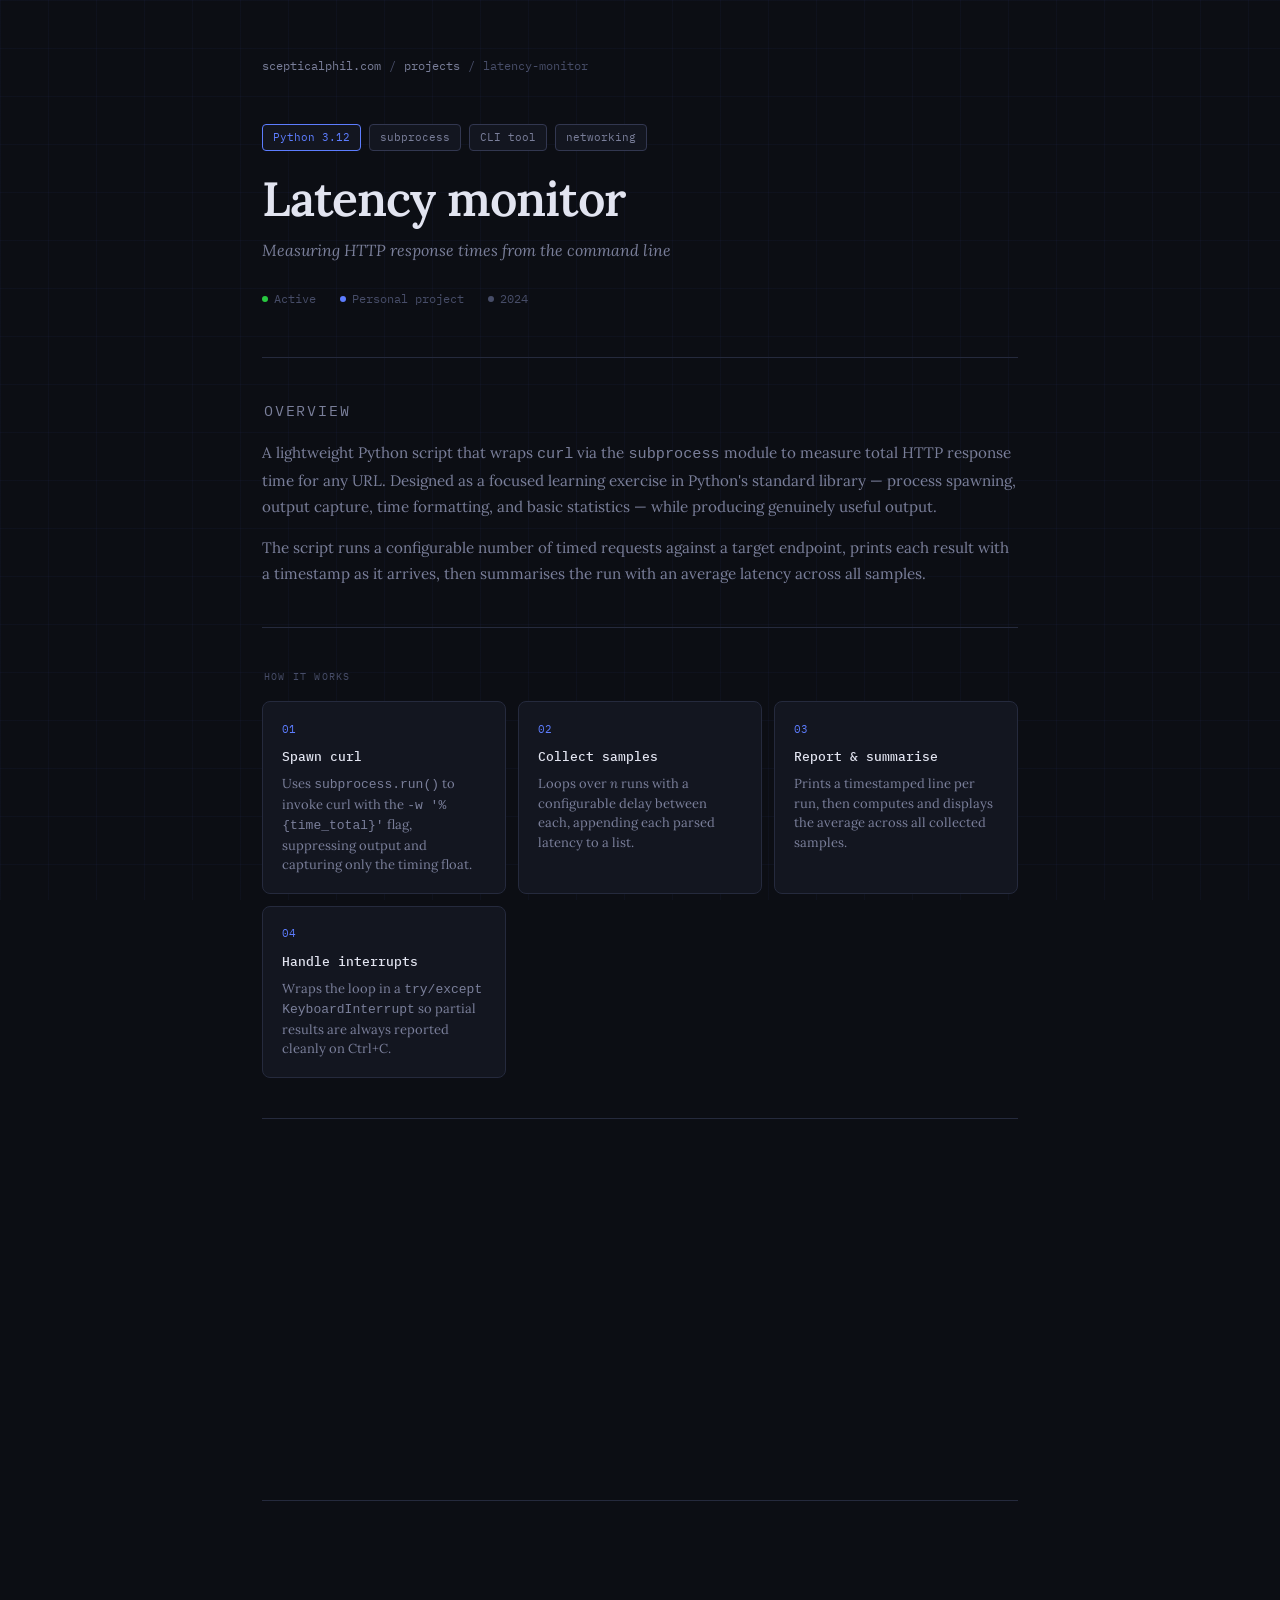
==== latencymonitor/index.html @ e22de9fb "update latency monitor structure" ====
<!DOCTYPE html>
<html lang="en">
<head>
  <meta charset="UTF-8" />
  <meta name="viewport" content="width=device-width, initial-scale=1.0" />
  <title>Latency Monitor — Phil Carroll-O'Kane</title>
  <link rel="preconnect" href="https://fonts.googleapis.com" />
  <link href="https://fonts.googleapis.com/css2?family=IBM+Plex+Mono:ital,wght@0,400;0,500;1,400&family=Lora:ital,wght@0,400;0,600;1,400&display=swap" rel="stylesheet" />
  <style>
    *, *::before, *::after { box-sizing: border-box; margin: 0; padding: 0; }

    :root {
      --bg:        #0c0e14;
      --surface:   #131620;
      --surface2:  #1a1e2e;
      --border:    #252a3d;
      --border2:   #323750;
      --text:      #e2e4f0;
      --muted:     #7a7f9a;
      --dim:       #474d68;
      --green:     #28c840;
      --green-dim: #0f6e56;
      --amber:     #febc2e;
      --blue:      #58b9ff;
      --blue-dim:  #185fa5;
      --red:       #ff5f57;
      --accent:    #5d7dff;
    }

    html { scroll-behavior: smooth; }

    body {
      background: var(--bg);
      color: var(--text);
      font-family: 'Lora', Georgia, serif;
      font-size: 16px;
      line-height: 1.7;
      min-height: 100vh;
    }

    /* ── grid lines background ── */
    body::before {
      content: '';
      position: fixed;
      inset: 0;
      background-image:
        linear-gradient(rgba(93,125,255,0.04) 1px, transparent 1px),
        linear-gradient(90deg, rgba(93,125,255,0.04) 1px, transparent 1px);
      background-size: 48px 48px;
      pointer-events: none;
      z-index: 0;
    }

    .page { position: relative; z-index: 1; max-width: 820px; margin: 0 auto; padding: 3.5rem 2rem 5rem; }

    /* ── nav breadcrumb ── */
    .nav {
      display: flex;
      align-items: center;
      gap: 8px;
      margin-bottom: 3rem;
      font-family: 'IBM Plex Mono', monospace;
      font-size: 12px;
      color: var(--dim);
    }
    .nav a { color: var(--muted); text-decoration: none; }
    .nav a:hover { color: var(--text); }

    /* ── hero ── */
    .hero { margin-bottom: 3rem; animation: fadeUp 0.6s ease both; }
    .tag-row { display: flex; gap: 8px; flex-wrap: wrap; margin-bottom: 1.2rem; }
    .tag {
      font-family: 'IBM Plex Mono', monospace;
      font-size: 11px;
      padding: 3px 10px;
      border-radius: 4px;
      border: 1px solid var(--border2);
      color: var(--muted);
      background: var(--surface);
    }
    .tag.lang { border-color: var(--accent); color: var(--accent); }

    h1 {
      font-family: 'Lora', serif;
      font-size: clamp(2rem, 5vw, 3rem);
      font-weight: 600;
      letter-spacing: -0.02em;
      color: var(--text);
      margin-bottom: 0.6rem;
      line-height: 1.2;
    }
    .subtitle {
      font-size: 1rem;
      color: var(--muted);
      font-style: italic;
      margin-bottom: 1.5rem;
    }
    .meta-row {
      display: flex;
      gap: 1.5rem;
      flex-wrap: wrap;
      font-family: 'IBM Plex Mono', monospace;
      font-size: 12px;
      color: var(--dim);
    }
    .meta-row span { display: flex; align-items: center; gap: 6px; }
    .dot { width: 6px; height: 6px; border-radius: 50%; }

    /* ── section label ── */
    .section-label {
      font-family: 'IBM Plex Mono', monospace;
      font-size: 10px;
      letter-spacing: 0.12em;
      text-transform: uppercase;
      color: var(--dim);
      margin-bottom: 1rem;
      padding-left: 2px;
    }

    /* ── divider ── */
    hr { border: none; border-top: 1px solid var(--border); margin: 2.5rem 0; }

    /* ── overview ── */
    .overview { animation: fadeUp 0.6s 0.1s ease both; margin-bottom: 2.5rem; }
    .overview p { color: var(--muted); font-size: 0.95rem; margin-bottom: 1rem; }
    .overview p:last-child { margin-bottom: 0; }

    /* ── how it works grid ── */
    .how-grid {
      display: grid;
      grid-template-columns: repeat(auto-fit, minmax(200px, 1fr));
      gap: 12px;
      margin-bottom: 2.5rem;
      animation: fadeUp 0.6s 0.15s ease both;
    }
    .how-card {
      background: var(--surface);
      border: 1px solid var(--border);
      border-radius: 8px;
      padding: 1.1rem 1.2rem;
      transition: border-color 0.2s;
    }
    .how-card:hover { border-color: var(--border2); }
    .how-num {
      font-family: 'IBM Plex Mono', monospace;
      font-size: 11px;
      color: var(--accent);
      margin-bottom: 8px;
    }
    .how-card h3 {
      font-family: 'IBM Plex Mono', monospace;
      font-size: 13px;
      font-weight: 500;
      color: var(--text);
      margin-bottom: 6px;
    }
    .how-card p { font-size: 13px; color: var(--muted); line-height: 1.5; }

    /* ── demo controls ── */
    .demo-section { animation: fadeUp 0.6s 0.2s ease both; }
    .controls {
      display: flex;
      align-items: center;
      gap: 12px;
      flex-wrap: wrap;
      margin-bottom: 1rem;
    }
    .controls label { font-family: 'IBM Plex Mono', monospace; font-size: 12px; color: var(--muted); }
    .controls input {
      background: var(--surface);
      border: 1px solid var(--border2);
      border-radius: 6px;
      color: var(--text);
      font-family: 'IBM Plex Mono', monospace;
      font-size: 13px;
      padding: 6px 10px;
      outline: none;
      transition: border-color 0.2s;
    }
    .controls input:focus { border-color: var(--accent); }
    .controls input[type=text] { width: 200px; }
    .controls input[type=number] { width: 64px; }
    .run-btn {
      font-family: 'IBM Plex Mono', monospace;
      font-size: 12px;
      padding: 7px 18px;
      background: transparent;
      border: 1px solid var(--accent);
      border-radius: 6px;
      color: var(--accent);
      cursor: pointer;
      transition: background 0.2s, color 0.2s;
    }
    .run-btn:hover { background: var(--accent); color: #fff; }
    .run-btn:disabled { opacity: 0.4; cursor: not-allowed; }

    /* ── terminal ── */
    .terminal {
      background: #070a0f;
      border: 1px solid var(--border);
      border-radius: 10px;
      overflow: hidden;
      margin-bottom: 1.5rem;
    }
    .term-bar {
      display: flex;
      align-items: center;
      gap: 6px;
      padding: 10px 14px;
      background: #0e1118;
      border-bottom: 1px solid var(--border);
    }
    .tb { width: 11px; height: 11px; border-radius: 50%; }
    .tb-r { background: var(--red); }
    .tb-y { background: var(--amber); }
    .tb-g { background: var(--green); }
    .term-title {
      font-family: 'IBM Plex Mono', monospace;
      font-size: 11px;
      color: var(--dim);
      margin-left: 8px;
    }
    .term-body {
      padding: 18px 20px;
      font-family: 'IBM Plex Mono', monospace;
      font-size: 13px;
      line-height: 2;
      min-height: 180px;
    }
    .t-dim   { color: var(--dim); }
    .t-muted { color: var(--muted); }
    .t-green { color: var(--green); }
    .t-amber { color: var(--amber); }
    .t-blue  { color: var(--blue); }
    .t-white { color: var(--text); }
    .cursor {
      display: inline-block;
      width: 8px; height: 14px;
      background: var(--blue);
      vertical-align: middle;
      margin-left: 2px;
      animation: blink 1s step-end infinite;
    }
    @keyframes blink { 50% { opacity: 0; } }

    /* ── stat cards ── */
    .stats {
      display: grid;
      grid-template-columns: repeat(3, 1fr);
      gap: 10px;
      margin-bottom: 2.5rem;
      display: none;
    }
    .stat {
      background: var(--surface);
      border: 1px solid var(--border);
      border-radius: 8px;
      padding: 1rem 1.1rem;
    }
    .stat-label {
      font-family: 'IBM Plex Mono', monospace;
      font-size: 10px;
      letter-spacing: 0.1em;
      text-transform: uppercase;
      color: var(--dim);
      margin-bottom: 8px;
    }
    .stat-value {
      font-family: 'IBM Plex Mono', monospace;
      font-size: 1.4rem;
      font-weight: 500;
      color: var(--text);
    }
    .stat-value.good { color: var(--green); }
    .stat-value.warn { color: var(--amber); }

    /* ── code section ── */
    .code-section { animation: fadeUp 0.6s 0.25s ease both; }
    .code-toggle {
      background: none;
      border: none;
      font-family: 'IBM Plex Mono', monospace;
      font-size: 12px;
      color: var(--muted);
      cursor: pointer;
      display: flex;
      align-items: center;
      gap: 8px;
      margin-bottom: 10px;
      padding: 0;
      transition: color 0.2s;
    }
    .code-toggle:hover { color: var(--text); }
    .code-wrap {
      background: #070a0f;
      border: 1px solid var(--border);
      border-radius: 10px;
      overflow: hidden;
      display: none;
    }
    .code-toolbar {
      display: flex;
      align-items: center;
      justify-content: space-between;
      padding: 10px 16px;
      background: #0e1118;
      border-bottom: 1px solid var(--border);
    }
    .code-lang { font-family: 'IBM Plex Mono', monospace; font-size: 11px; color: var(--dim); }
    .copy-btn {
      font-family: 'IBM Plex Mono', monospace;
      font-size: 11px;
      background: none;
      border: 1px solid var(--border2);
      border-radius: 4px;
      color: var(--muted);
      padding: 3px 10px;
      cursor: pointer;
      transition: border-color 0.2s, color 0.2s;
    }
    .copy-btn:hover { border-color: var(--accent); color: var(--accent); }
    pre {
      padding: 18px 20px;
      font-family: 'IBM Plex Mono', monospace;
      font-size: 12.5px;
      line-height: 1.8;
      overflow-x: auto;
      color: var(--muted);
    }
    .kw  { color: #7f77dd; }
    .fn  { color: #28c840; }
    .st  { color: #febc2e; }
    .cm  { color: #3a3f58; font-style: italic; }
    .nu  { color: #58b9ff; }

    /* ── footer ── */
    .footer {
      margin-top: 4rem;
      padding-top: 2rem;
      border-top: 1px solid var(--border);
      display: flex;
      justify-content: space-between;
      align-items: center;
      flex-wrap: wrap;
      gap: 1rem;
      font-family: 'IBM Plex Mono', monospace;
      font-size: 12px;
      color: var(--dim);
      animation: fadeUp 0.6s 0.3s ease both;
    }
    .footer a { color: var(--muted); text-decoration: none; }
    .footer a:hover { color: var(--text); }

    /* ── animations ── */
    @keyframes fadeUp {
      from { opacity: 0; transform: translateY(14px); }
      to   { opacity: 1; transform: translateY(0); }
    }

    /* ── responsive ── */
    @media (max-width: 540px) {
      .stats { grid-template-columns: 1fr 1fr; }
      h1 { font-size: 1.8rem; }
      .controls input[type=text] { width: 100%; }
      .controls { flex-direction: column; align-items: flex-start; }
    }
  </style>
</head>
<body>
<div class="page">

  <!-- nav -->
  <nav class="nav">
    <a href="https://scepticalphil.com">scepticalphil.com</a>
    <span>/</span>
    <a href="#">projects</a>
    <span>/</span>
    <span>latency-monitor</span>
  </nav>

  <!-- hero -->
  <header class="hero">
    <div class="tag-row">
      <span class="tag lang">Python 3.12</span>
      <span class="tag">subprocess</span>
      <span class="tag">CLI tool</span>
      <span class="tag">networking</span>
    </div>
    <h1>Latency monitor</h1>
    <p class="subtitle">Measuring HTTP response times from the command line</p>
    <div class="meta-row">
      <span><span class="dot" style="background:var(--green)"></span>Active</span>
      <span><span class="dot" style="background:var(--accent)"></span>Personal project</span>
      <span><span class="dot" style="background:var(--dim)"></span>2024</span>
    </div>
  </header>

  <hr />

  <!-- overview -->
  <section class="overview">
    <p class="section-label">Overview</p>
    <p>
      A lightweight Python script that wraps <code>curl</code> via the <code>subprocess</code> module to measure
      total HTTP response time for any URL. Designed as a focused learning exercise in
      Python's standard library — process spawning, output capture, time formatting, and
      basic statistics — while producing genuinely useful output.
    </p>
    <p>
      The script runs a configurable number of timed requests against a target endpoint,
      prints each result with a timestamp as it arrives, then summarises the run with an
      average latency across all samples.
    </p>
  </section>

  <hr />

  <!-- how it works -->
  <section style="margin-bottom:2.5rem; animation: fadeUp 0.6s 0.12s ease both;">
    <p class="section-label">How it works</p>
    <div class="how-grid">
      <div class="how-card">
        <div class="how-num">01</div>
        <h3>Spawn curl</h3>
        <p>Uses <code>subprocess.run()</code> to invoke curl with the <code>-w '%{time_total}'</code> flag, suppressing output and capturing only the timing float.</p>
      </div>
      <div class="how-card">
        <div class="how-num">02</div>
        <h3>Collect samples</h3>
        <p>Loops over <em>n</em> runs with a configurable delay between each, appending each parsed latency to a list.</p>
      </div>
      <div class="how-card">
        <div class="how-num">03</div>
        <h3>Report & summarise</h3>
        <p>Prints a timestamped line per run, then computes and displays the average across all collected samples.</p>
      </div>
      <div class="how-card">
        <div class="how-num">04</div>
        <h3>Handle interrupts</h3>
        <p>Wraps the loop in a <code>try/except KeyboardInterrupt</code> so partial results are always reported cleanly on Ctrl+C.</p>
      </div>
    </div>
  </section>

  <hr />

  <!-- demo -->
  <section class="demo-section">
    <p class="section-label">Interactive demo</p>
    <div class="controls">
      <label>URL</label>
      <input type="text" id="urlInput" value="https://phil.beer" spellcheck="false" />
      <label>Runs</label>
      <input type="number" id="runsInput" value="3" min="1" max="8" />
      <button class="run-btn" id="runBtn" onclick="runDemo()">▶ run demo</button>
    </div>

    <div class="terminal">
      <div class="term-bar">
        <div class="tb tb-r"></div>
        <div class="tb tb-y"></div>
        <div class="tb tb-g"></div>
        <span class="term-title">latency_monitor.py</span>
      </div>
      <div class="term-body" id="termBody">
        <span class="t-dim">$ python latency_monitor.py</span><span class="cursor" id="cursor"></span>
      </div>
    </div>

    <div class="stats" id="statsRow">
      <div class="stat">
        <div class="stat-label">Runs</div>
        <div class="stat-value" id="statRuns">—</div>
      </div>
      <div class="stat">
        <div class="stat-label">Average</div>
        <div class="stat-value" id="statAvg">—</div>
      </div>
      <div class="stat">
        <div class="stat-label">Best run</div>
        <div class="stat-value" id="statBest">—</div>
      </div>
    </div>
  </section>

  <hr />

  <!-- source code -->
  <section class="code-section">
    <button class="code-toggle" id="codeToggle" onclick="toggleCode()">
      <span id="arrow">▶</span> view source
    </button>
    <div class="code-wrap" id="codeWrap">
      <div class="code-toolbar">
        <span class="code-lang">latency_monitor.py</span>
        <button class="copy-btn" onclick="copyCode()">copy</button>
      </div>
      <pre id="codeContent"><span class="kw">import</span> subprocess
<span class="kw">import</span> time

<span class="cm"># Configuration</span>
url = <span class="st">"https://phil.beer"</span>
cmd = [<span class="st">'curl'</span>, <span class="st">'-s'</span>, <span class="st">'-o'</span>, <span class="st">'/dev/null'</span>, <span class="st">'-w'</span>, <span class="st">'%{time_total}'</span>, url]
runs = <span class="nu">3</span>
delay = <span class="nu">5</span>
latencies = []

<span class="fn">print</span>(<span class="st">f"Monitoring latency for </span>{url}<span class="st"> (</span>{runs}<span class="st"> runs, </span>{delay}<span class="st">s delay)...\n"</span>)

<span class="kw">try</span>:
    <span class="kw">for</span> i <span class="kw">in</span> <span class="fn">range</span>(<span class="nu">1</span>, runs + <span class="nu">1</span>):
        <span class="cm"># Run curl and capture only the number</span>
        result = subprocess.<span class="fn">run</span>(cmd, capture_output=<span class="kw">True</span>, text=<span class="kw">True</span>, check=<span class="kw">True</span>)

        <span class="cm"># Convert string output to float and store it</span>
        latency = <span class="fn">float</span>(result.stdout.<span class="fn">strip</span>())
        latencies.<span class="fn">append</span>(latency)

        <span class="cm"># Print the formatted line as requested</span>
        timestamp = time.<span class="fn">strftime</span>(<span class="st">"%H:%M:%S"</span>)
        <span class="fn">print</span>(<span class="st">f"[{i:02d}] {timestamp} - Total time:\t{latency:.6f}"</span>)

        <span class="kw">if</span> i &lt; runs:
            time.<span class="fn">sleep</span>(delay)

<span class="kw">except</span> KeyboardInterrupt:
    <span class="fn">print</span>(<span class="st">"\nInterrupted by user."</span>)

<span class="cm"># Calculate and display the average</span>
<span class="kw">if</span> latencies:
    avg_latency = <span class="fn">sum</span>(latencies) / <span class="fn">len</span>(latencies)
    <span class="fn">print</span>(<span class="st">"\n" + "="*30</span>)
    <span class="fn">print</span>(<span class="st">f"Final Results for {url}"</span>)
    <span class="fn">print</span>(<span class="st">f"Total Runs:    {len(latencies)}"</span>)
    <span class="fn">print</span>(<span class="st">f"Average Time:  {avg_latency:.6f} seconds"</span>)
    <span class="fn">print</span>(<span class="st">"="*30</span>)</pre>
    </div>
  </section>

  <!-- footer -->
  <footer class="footer">
    <span>Phil Carroll-O'Kane</span>
    <span><a href="https://scepticalphil.com">scepticalphil.com</a> · <a href="https://github.com/philcodeus/Learn-Python">github.com/philcodeus</a></span>
  </footer>

</div>

<script>
  const rawCode = `import subprocess
import time

# Configuration
url = "https://phil.beer"
cmd = ['curl', '-s', '-o', '/dev/null', '-w', '%{time_total}', url]
runs = 3
delay = 5
latencies = []

print(f"Monitoring latency for {url} ({runs} runs, {delay}s delay)...\\n")

try:
    for i in range(1, runs + 1):
        result = subprocess.run(cmd, capture_output=True, text=True, check=True)
        latency = float(result.stdout.strip())
        latencies.append(latency)
        timestamp = time.strftime("%H:%M:%S")
        print(f"[{i:02d}] {timestamp} - Total time:\\t{latency:.6f}")
        if i < runs:
            time.sleep(delay)

except KeyboardInterrupt:
    print("\\nInterrupted by user.")

if latencies:
    avg_latency = sum(latencies) / len(latencies)
    print("\\n" + "="*30)
    print(f"Final Results for {url}")
    print(f"Total Runs:    {len(latencies)}")
    print(f"Average Time:  {avg_latency:.6f} seconds")
    print("="*30)`;

  let running = false;

  function toggleCode() {
    const wrap = document.getElementById('codeWrap');
    const arrow = document.getElementById('arrow');
    const open = wrap.style.display === 'block';
    wrap.style.display = open ? 'none' : 'block';
    arrow.textContent = open ? '▶' : '▼';
  }

  function copyCode() {
    navigator.clipboard.writeText(rawCode).then(() => {
      const btn = document.querySelector('.copy-btn');
      btn.textContent = 'copied!';
      setTimeout(() => btn.textContent = 'copy', 2000);
    });
  }

  function getTime() {
    return new Date().toLocaleTimeString('en-GB', { hour:'2-digit', minute:'2-digit', second:'2-digit' });
  }

  function fakeLatency() {
    return (0.075 + Math.random() * 0.19).toFixed(6);
  }

  function appendLine(html) {
    const body = document.getElementById('termBody');
    const cursor = document.getElementById('cursor');
    const div = document.createElement('div');
    div.innerHTML = html;
    body.insertBefore(div, cursor);
  }

  function sleep(ms) { return new Promise(r => setTimeout(r, ms)); }

  async function runDemo() {
    if (running) return;
    running = true;
    const btn = document.getElementById('runBtn');
    btn.disabled = true;
    btn.textContent = '⏳ running…';

    const url = document.getElementById('urlInput').value.trim() || 'https://phil.beer';
    const runs = Math.min(8, Math.max(1, parseInt(document.getElementById('runsInput').value) || 3));

    document.getElementById('termBody').innerHTML = '<span class="cursor" id="cursor"></span>';
    const statsRow = document.getElementById('statsRow');
    statsRow.style.display = 'none';

    appendLine(`<span class="t-dim">$ python latency_monitor.py</span>`);
    await sleep(300);
    appendLine(`<span class="t-muted">Monitoring latency for </span><span class="t-blue">${url}</span><span class="t-muted"> (${runs} runs, 5s delay)…</span>`);
    appendLine(`&nbsp;`);
    await sleep(500);

    const latencies = [];
    for (let i = 1; i <= runs; i++) {
      await sleep(650 + Math.random() * 350);
      const lat = fakeLatency();
      latencies.push(parseFloat(lat));
      const ts = getTime();
      const cls = parseFloat(lat) < 0.15 ? 't-green' : 't-amber';
      appendLine(`<span class="t-dim">[${String(i).padStart(2,'0')}]</span> <span class="t-muted">${ts}</span> <span class="t-dim">– Total time:</span> <span class="${cls}">${lat}</span>`);
    }

    await sleep(400);
    const avg = (latencies.reduce((a,b) => a+b,0) / latencies.length).toFixed(6);
    const best = Math.min(...latencies).toFixed(6);

    appendLine(`&nbsp;`);
    appendLine(`<span class="t-dim">${'='.repeat(32)}</span>`);
    appendLine(`<span class="t-white">Final results for </span><span class="t-blue">${url}</span>`);
    appendLine(`<span class="t-muted">Total runs:   </span><span class="t-white">${latencies.length}</span>`);
    appendLine(`<span class="t-muted">Average time: </span><span class="t-green">${avg}s</span>`);
    appendLine(`<span class="t-muted">Best run:     </span><span class="t-green">${best}s</span>`);
    appendLine(`<span class="t-dim">${'='.repeat(32)}</span>`);

    statsRow.style.display = 'grid';
    document.getElementById('statRuns').textContent = latencies.length;
    const avgEl = document.getElementById('statAvg');
    avgEl.textContent = avg + 's';
    avgEl.className = 'stat-value ' + (parseFloat(avg) < 0.15 ? 'good' : 'warn');
    document.getElementById('statBest').textContent = best + 's';

    btn.disabled = false;
    btn.textContent = '▶ run again';
    running = false;
  }
</script>
</body>
</html>
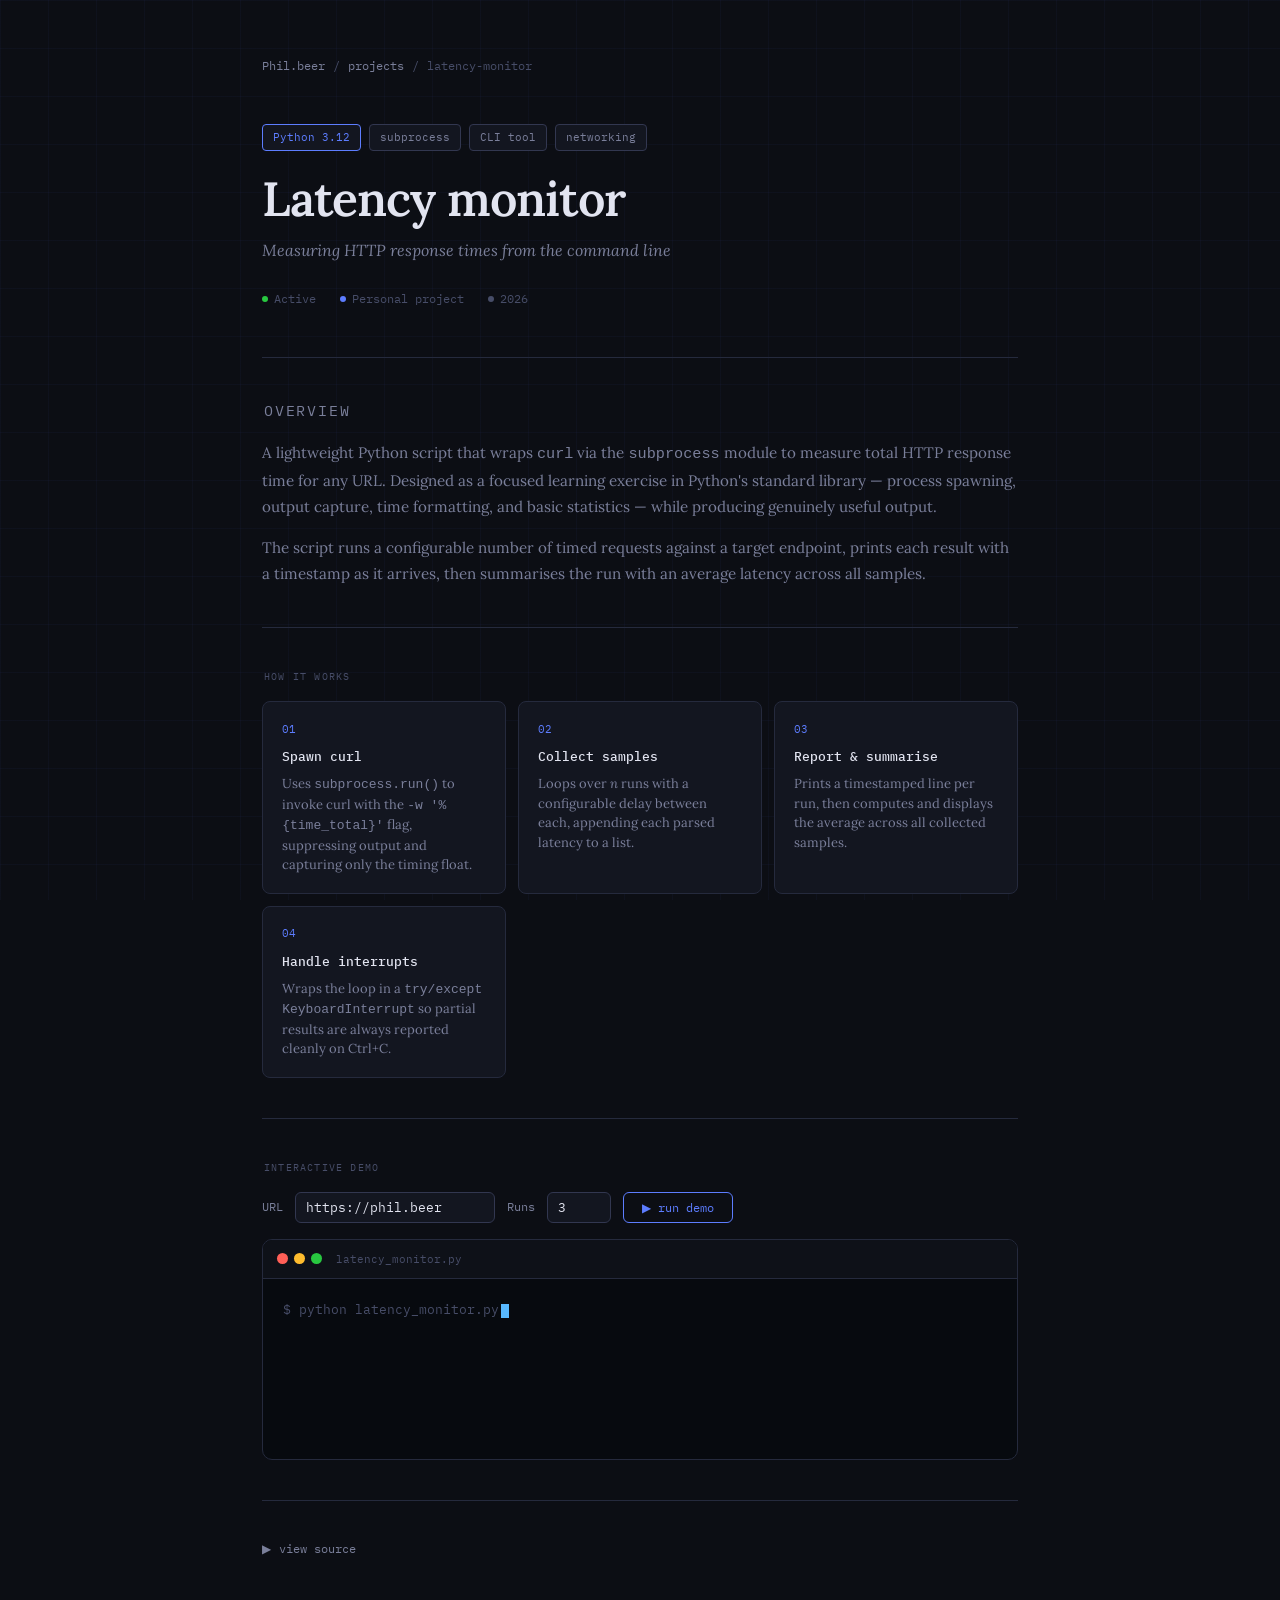
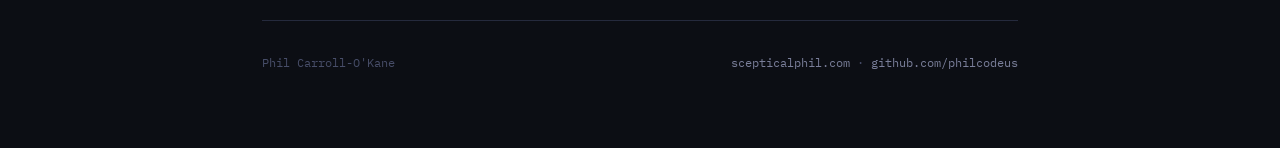
==== commit 76b2a1e2: "update latency monitor index" ====
--- a/latencymonitor/index.html
+++ b/latencymonitor/index.html
@@ -372,7 +372,7 @@
 
   <!-- nav -->
   <nav class="nav">
-    <a href="https://scepticalphil.com">scepticalphil.com</a>
+    <a href="https://phil.beer">Phil.beer</a>
     <span>/</span>
     <a href="#">projects</a>
     <span>/</span>
@@ -392,7 +392,7 @@
     <div class="meta-row">
       <span><span class="dot" style="background:var(--green)"></span>Active</span>
       <span><span class="dot" style="background:var(--accent)"></span>Personal project</span>
-      <span><span class="dot" style="background:var(--dim)"></span>2024</span>
+      <span><span class="dot" style="background:var(--dim)"></span>2026</span>
     </div>
   </header>
 
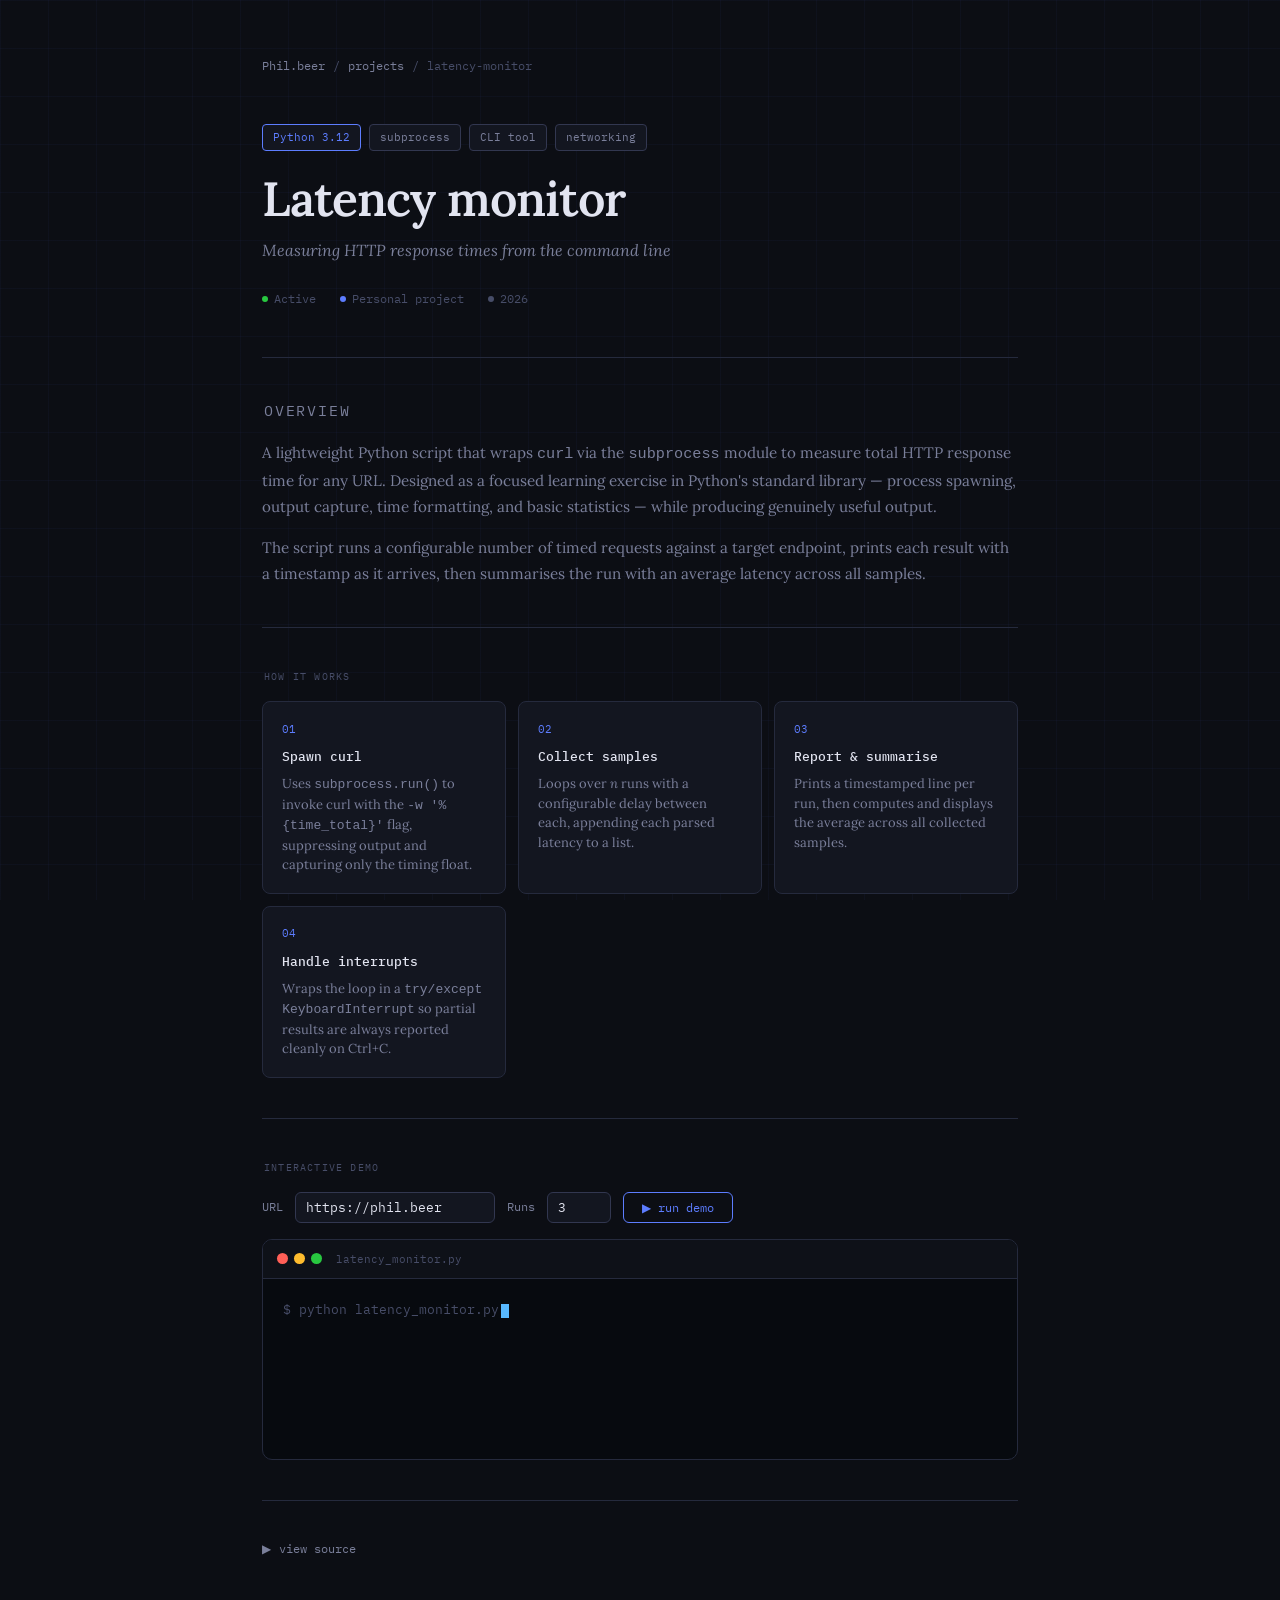
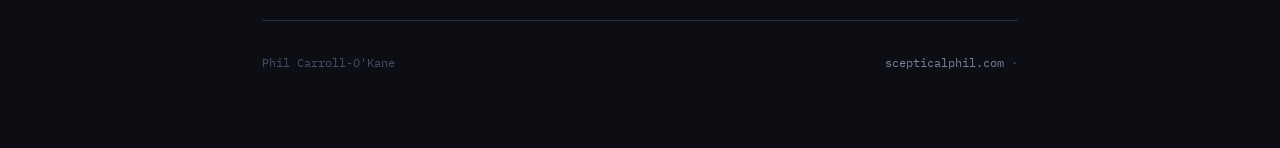
==== commit bab6dced: "update latency index" ====
--- a/latencymonitor/index.html
+++ b/latencymonitor/index.html
@@ -541,7 +541,8 @@
   <!-- footer -->
   <footer class="footer">
     <span>Phil Carroll-O'Kane</span>
-    <span><a href="https://scepticalphil.com">scepticalphil.com</a> · <a href="https://github.com/philcodeus/Learn-Python">github.com/philcodeus</a></span>
+    <span><a href="https://phil.beer">scepticalphil.com</a> · <a href="https://github.com/philcodeus/Learn-Python"><github class="com">
+    <philcodex></philcodex></a></span>
   </footer>
 
 </div>
